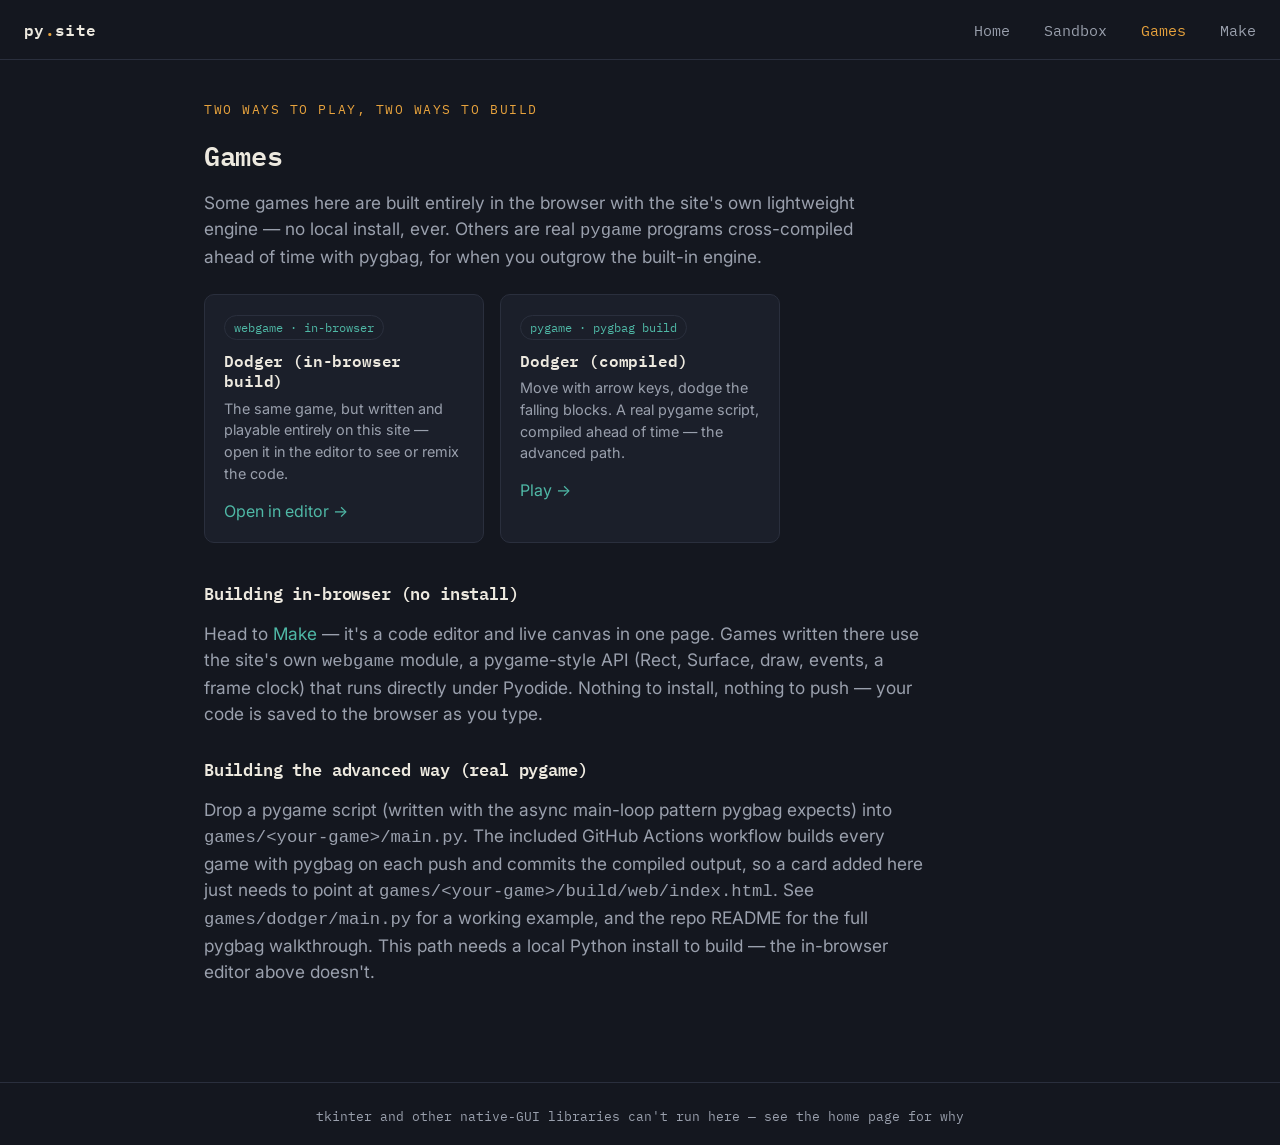
==== games/index.html @ 9dd5d9ac "test" ====
<!doctype html>
<html lang="en">
<head>
<meta charset="utf-8">
<meta name="viewport" content="width=device-width, initial-scale=1">
<title>Games — pysite</title>
<link rel="stylesheet" href="../assets/style.css">
<link rel="preconnect" href="https://fonts.googleapis.com">
<link href="https://fonts.googleapis.com/css2?family=IBM+Plex+Mono:wght@400;600&family=Inter:wght@400;500&display=swap" rel="stylesheet">
</head>
<body>

<header class="site-header">
  <div class="brand">py<span class="dot">.</span>site</div>
  <nav>
    <a href="../index.html">Home</a>
    <a href="../sandbox/index.html">Sandbox</a>
    <a href="index.html" class="current">Games</a>
    <a href="../make/index.html">Make</a>
  </nav>
</header>

<main>
  <div class="eyebrow">two ways to play, two ways to build</div>
  <h1 style="font-size: 1.7rem;">Games</h1>
  <p class="lede">
    Some games here are built entirely in the browser with the site's own lightweight
    engine — no local install, ever. Others are real <code>pygame</code> programs
    cross-compiled ahead of time with pygbag, for when you outgrow the built-in engine.
  </p>

  <div class="card-grid">
    <div class="card">
      <span class="tag">webgame &middot; in-browser</span>
      <h3>Dodger (in-browser build)</h3>
      <p>The same game, but written and playable entirely on this site — open it in the editor to see or remix the code.</p>
      <a href="../make/index.html">Open in editor &rarr;</a>
    </div>
    <div class="card">
      <span class="tag">pygame &middot; pygbag build</span>
      <h3>Dodger (compiled)</h3>
      <p>Move with arrow keys, dodge the falling blocks. A real pygame script, compiled ahead of time — the advanced path.</p>
      <a href="dodger/build/web/index.html">Play &rarr;</a>
    </div>
  </div>

  <h2 style="margin-top: 2.5rem; font-size: 1.05rem;">Building in-browser (no install)</h2>
  <p class="lede" style="max-width: 66ch;">
    Head to <a href="../make/index.html">Make</a> — it's a code editor and live canvas
    in one page. Games written there use the site's own <code>webgame</code> module, a
    pygame-style API (Rect, Surface, draw, events, a frame clock) that runs directly
    under Pyodide. Nothing to install, nothing to push — your code is saved to the
    browser as you type.
  </p>

  <h2 style="margin-top: 2rem; font-size: 1.05rem;">Building the advanced way (real pygame)</h2>
  <p class="lede" style="max-width: 66ch;">
    Drop a pygame script (written with the async main-loop pattern pygbag expects) into
    <code>games/&lt;your-game&gt;/main.py</code>. The included GitHub Actions workflow builds
    every game with pygbag on each push and commits the compiled output, so a card added
    here just needs to point at <code>games/&lt;your-game&gt;/build/web/index.html</code>.
    See <code>games/dodger/main.py</code> for a working example, and the repo README for
    the full pygbag walkthrough. This path needs a local Python install to build — the
    in-browser editor above doesn't.
  </p>
</main>

<footer>tkinter and other native-GUI libraries can't run here — see the home page for why</footer>
</body>
</html>
---- assets/style.css ----
/* ---------------------------------------------------------
   Console theme — shared across index / sandbox / games
--------------------------------------------------------- */
:root {
  --bg:        #14171f;
  --bg-raised: #1b1f2a;
  --ink:       #ede9df;
  --ink-dim:   #9aa0ad;
  --amber:     #e8a33d;
  --teal:      #4fb8a6;
  --rule:      #2a2f3d;
  --mono: "IBM Plex Mono", "JetBrains Mono", ui-monospace, SFMono-Regular, Menlo, monospace;
  --sans: "Inter", -apple-system, BlinkMacSystemFont, "Segoe UI", sans-serif;
}

* { box-sizing: border-box; }

html { color-scheme: dark; }

body {
  margin: 0;
  background: var(--bg);
  color: var(--ink);
  font-family: var(--sans);
  line-height: 1.5;
}

a { color: var(--teal); text-decoration: none; }
a:hover { text-decoration: underline; }
a:focus-visible, button:focus-visible, input:focus-visible {
  outline: 2px solid var(--amber);
  outline-offset: 2px;
}

.site-header {
  display: flex;
  align-items: center;
  justify-content: space-between;
  padding: 1.1rem 1.5rem;
  border-bottom: 1px solid var(--rule);
  font-family: var(--mono);
}

.site-header .brand {
  font-weight: 600;
  letter-spacing: 0.02em;
  color: var(--ink);
}
.site-header .brand .dot { color: var(--amber); }

.site-header nav a {
  margin-left: 1.5rem;
  color: var(--ink-dim);
  font-size: 0.92rem;
}
.site-header nav a.current,
.site-header nav a:hover { color: var(--amber); text-decoration: none; }

main { max-width: 920px; margin: 0 auto; padding: 2.5rem 1.5rem 5rem; }

h1, h2, h3 {
  font-family: var(--mono);
  font-weight: 600;
  letter-spacing: -0.01em;
  line-height: 1.25;
}

.eyebrow {
  font-family: var(--mono);
  font-size: 0.8rem;
  color: var(--amber);
  text-transform: uppercase;
  letter-spacing: 0.12em;
  margin-bottom: 0.6rem;
}

p.lede { color: var(--ink-dim); font-size: 1.08rem; max-width: 60ch; }

.terminal {
  background: var(--bg-raised);
  border: 1px solid var(--rule);
  border-radius: 10px;
  overflow: hidden;
  margin: 1.75rem 0;
}
.terminal .bar {
  display: flex;
  gap: 6px;
  padding: 0.6rem 0.8rem;
  border-bottom: 1px solid var(--rule);
}
.terminal .bar span {
  width: 10px; height: 10px; border-radius: 50%;
  background: var(--rule);
}
.terminal .bar span:nth-child(1) { background: #e0645a; }
.terminal .bar span:nth-child(2) { background: #e0b95a; }
.terminal .bar span:nth-child(3) { background: #5ac97a; }

.terminal pre, .terminal .out {
  font-family: var(--mono);
  font-size: 0.88rem;
  padding: 1rem 1.1rem;
  margin: 0;
  white-space: pre-wrap;
  word-break: break-word;
}
.terminal textarea {
  width: 100%;
  min-height: 140px;
  background: transparent;
  color: var(--ink);
  border: none;
  font-family: var(--mono);
  font-size: 0.9rem;
  padding: 1rem 1.1rem;
  resize: vertical;
}
.terminal .out { color: var(--teal); border-top: 1px solid var(--rule); min-height: 2.4rem; }
.terminal .out.error { color: #e0645a; }

.btn {
  font-family: var(--mono);
  font-size: 0.85rem;
  background: var(--amber);
  color: #14171f;
  border: none;
  padding: 0.55rem 1rem;
  border-radius: 6px;
  cursor: pointer;
  font-weight: 600;
}
.btn:hover { filter: brightness(1.08); }
.btn:disabled { opacity: 0.5; cursor: wait; }
.btn.ghost {
  background: transparent;
  color: var(--ink);
  border: 1px solid var(--rule);
}

.card-grid {
  display: grid;
  grid-template-columns: repeat(auto-fill, minmax(230px, 1fr));
  gap: 1rem;
  margin-top: 1.5rem;
}
.card {
  background: var(--bg-raised);
  border: 1px solid var(--rule);
  border-radius: 10px;
  padding: 1.2rem;
}
.card h3 { margin: 0 0 0.4rem; font-size: 1.02rem; }
.card p { color: var(--ink-dim); font-size: 0.9rem; margin: 0 0 0.9rem; }
.card .tag {
  display: inline-block;
  font-family: var(--mono);
  font-size: 0.72rem;
  color: var(--teal);
  border: 1px solid var(--rule);
  border-radius: 999px;
  padding: 0.15rem 0.55rem;
  margin-bottom: 0.7rem;
}

footer {
  border-top: 1px solid var(--rule);
  color: var(--ink-dim);
  font-family: var(--mono);
  font-size: 0.8rem;
  padding: 1.5rem;
  text-align: center;
}
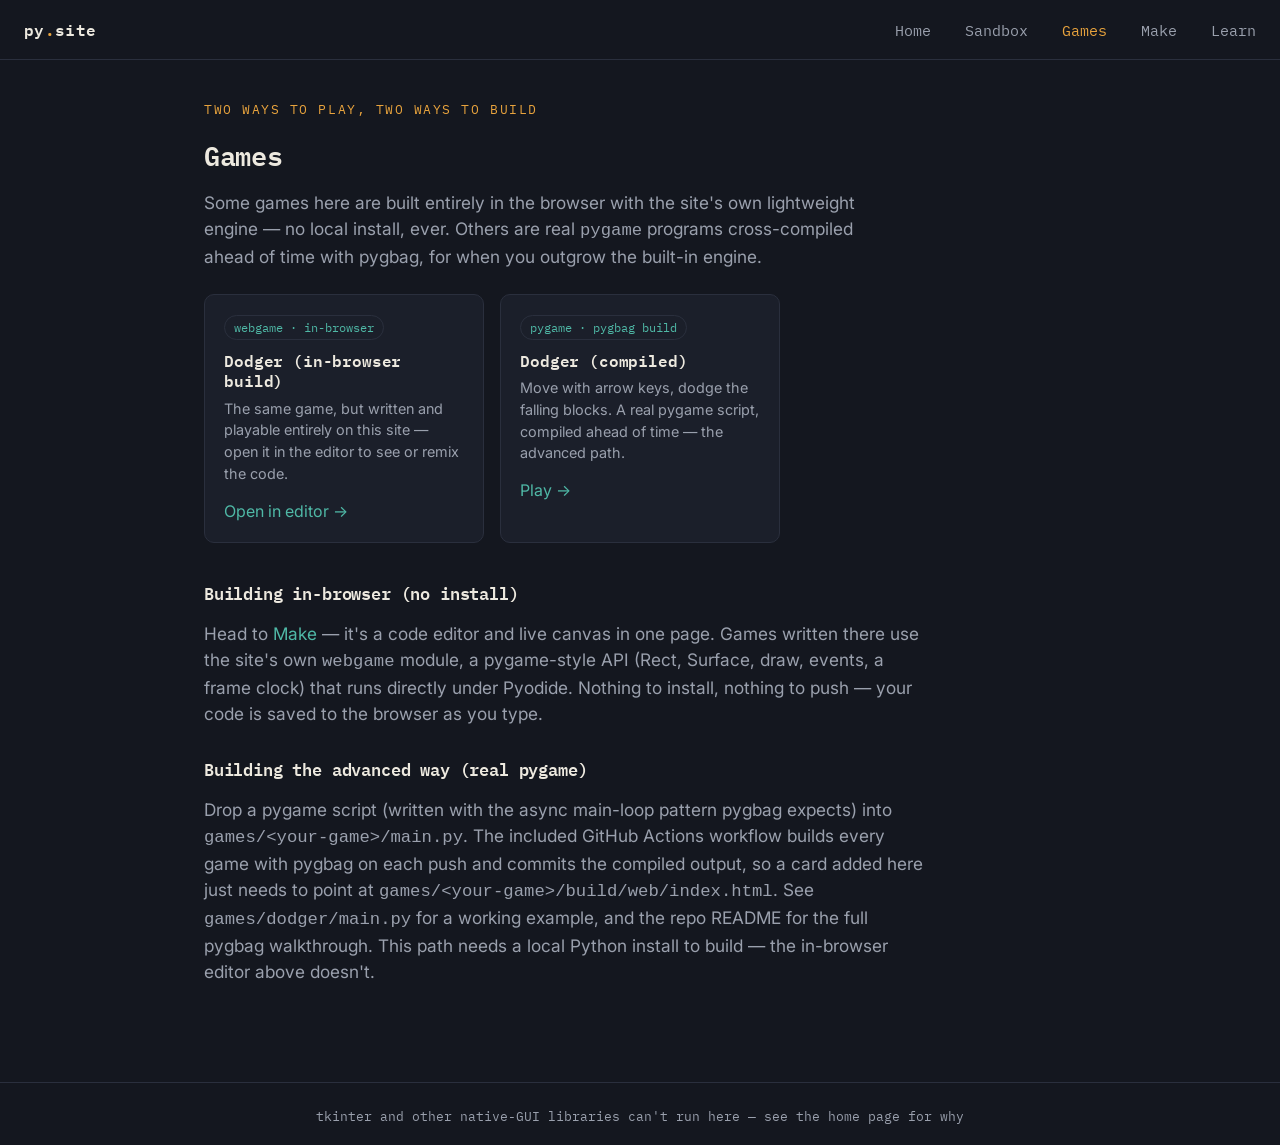
==== commit 0f781065: "test2" ====
--- a/games/index.html
+++ b/games/index.html
@@ -17,6 +17,7 @@
     <a href="../sandbox/index.html">Sandbox</a>
     <a href="index.html" class="current">Games</a>
     <a href="../make/index.html">Make</a>
+    <a href="../learn/index.html">Learn</a>
   </nav>
 </header>
 
